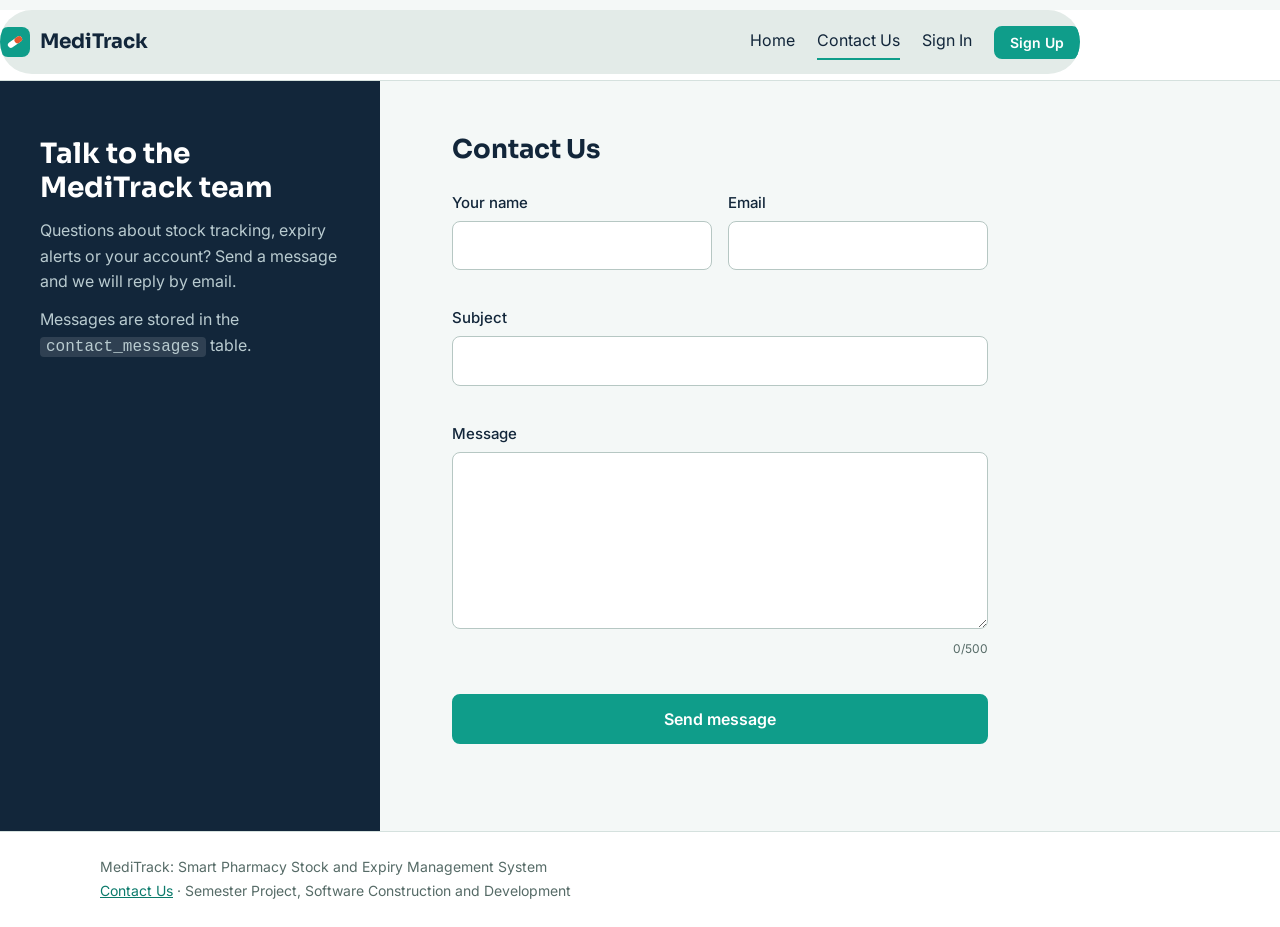
==== contact.html @ 9f32a917 "Add files via upload" ====
<!DOCTYPE html>
<html lang="en">
<head>
    <meta charset="UTF-8">
    <meta name="viewport" content="width=device-width, initial-scale=1">
    <title>Contact Us | MediTrack</title>
    <link rel="stylesheet" href="https://fonts.googleapis.com/css2?family=Inter:wght@400;500;600&family=Sora:wght@500;600;700&display=swap">
    <link rel="stylesheet" href="style.css">
</head>
<body>
<header class="site-header">
    <div class="wrap bar">
        <a class="brand" href="index.html" aria-label="MediTrack home">
            <svg width="30" height="30" viewBox="0 0 30 30" aria-hidden="true">
                <rect width="30" height="30" rx="8" fill="#0f9d8a"/>
                <rect x="7" y="12" width="16" height="6" rx="3" transform="rotate(-35 15 15)" fill="#fff"/>
                <rect x="15" y="12" width="8" height="6" rx="3" transform="rotate(-35 15 15)" fill="#e4572e"/>
            </svg>
            <span>MediTrack</span>
        </a>
        <nav class="nav" aria-label="Main">
            <a href="index.html">Home</a>
            <a href="contact.html" class="on">Contact Us</a>
            <a href="login.html">Sign In</a>
            <a href="register.html" class="btn btn-small">Sign Up</a>
        </nav>
    </div>
</header>
<main class="auth">
    <aside class="auth-side">
        <h1>Talk to the MediTrack team</h1>
        <p>Questions about stock tracking, expiry alerts or your account? Send a message and we will reply by email.</p>
        <p class="side-note">Messages are stored in the <code>contact_messages</code> table.</p>
    </aside>
    <section class="auth-main">
        <h2>Contact Us</h2>
        <p class="alert alert-ok" data-alert-ok role="status" hidden></p>
        <p class="alert alert-error" data-alert role="alert" hidden></p>
        <form data-form="contact" novalidate>
            <div class="field-row">
                <div class="field">
                    <label for="name">Your name</label>
                    <input type="text" id="name" name="name" maxlength="50" autocomplete="name">
                    <p class="field-error" data-error-for="name"></p>
                </div>
                <div class="field">
                    <label for="email">Email</label>
                    <input type="email" id="email" name="email" maxlength="100" autocomplete="email">
                    <p class="field-error" data-error-for="email"></p>
                </div>
            </div>

            <div class="field">
                <label for="subject">Subject</label>
                <input type="text" id="subject" name="subject" maxlength="100">
                <p class="field-error" data-error-for="subject"></p>
            </div>

            <div class="field">
                <label for="message">Message</label>
                <textarea id="message" name="message" rows="6" maxlength="500"></textarea>
                <p class="counter"><span id="msg-count">0</span>/500</p>
                <p class="field-error" data-error-for="message"></p>
            </div>

            <button type="submit" class="btn btn-block">Send message</button>
        </form>
    </section>
</main>
<footer class="site-footer">
    <div class="wrap foot">
        <p>MediTrack: Smart Pharmacy Stock and Expiry Management System</p>
        <p><a href="contact.html">Contact Us</a> &middot; Semester Project, Software Construction and Development</p>
    </div>
</footer>
<script src="validation.js"></script>
</body>
</html>
---- style.css ----
/* MediTrack: shared styles */
:root {
    --ink: #12263a;
    --teal: #0f9d8a;
    --teal-dark: #0b7a6b;
    --coral: #e4572e;
    --coral-dark: #b3391b;
    --paper: #f4f8f7;
    --white: #ffffff;
    --line: #d5e1de;
    --muted: #566b67;
    --radius: 10px;
}
* { box-sizing: border-box; }
html { -webkit-text-size-adjust: 100%; }
body {
    margin: 0;
    font-family: Inter, "Segoe UI", Arial, sans-serif;
    font-size: 16px;
    line-height: 1.6;
    color: var(--ink);
    background: var(--paper);
}
h1, h2, h3, dt, .brand { font-family: Sora, "Segoe UI", Arial, sans-serif; }
a { color: var(--teal-dark); }
a:focus-visible, button:focus-visible, input:focus-visible, select:focus-visible, textarea:focus-visible {
    outline: 3px solid rgba(15, 157, 138, .45);
    outline-offset: 2px;
}
.wrap { width: min(1080px, 100% - 40px); margin-inline: auto; }

/* ---------- header / footer ---------- */
.site-header { background: var(--white); border-bottom: 1px solid var(--line); position: sticky; top: 0; z-index: 10; }
.bar { display: flex; align-items: center; justify-content: space-between; gap: 16px; min-height: 64px; flex-wrap: wrap; }
.brand { display: inline-flex; align-items: center; gap: 10px; font-weight: 700; font-size: 20px; color: var(--ink); text-decoration: none; }
.nav { display: flex; align-items: center; gap: 22px; flex-wrap: wrap; }
.nav a:not(.btn) { color: var(--ink); text-decoration: none; padding: 4px 0; border-bottom: 2px solid transparent; }
.nav a:not(.btn):hover, .nav a.on { border-bottom-color: var(--teal); }
.who { color: var(--muted); font-size: 14px; }
.site-footer { background: var(--white); border-top: 1px solid var(--line); padding: 22px 0; color: var(--muted); font-size: 14px; }
.foot p { margin: 2px 0; }

/* ---------- buttons ---------- */
.btn {
    display: inline-block; background: var(--teal); color: var(--white); border: 2px solid var(--teal);
    padding: 11px 22px; border-radius: 8px; font: 600 15px Inter, Arial, sans-serif; text-decoration: none; cursor: pointer;
}
.btn:hover { background: var(--teal-dark); border-color: var(--teal-dark); }
.btn-line { background: transparent; color: var(--teal-dark); }
.btn-line:hover { background: var(--teal); color: var(--white); }
.btn-small { padding: 6px 14px; font-size: 14px; }
.btn-block { width: 100%; padding: 13px; font-size: 16px; }

/* ---------- home ---------- */
.hero { padding: 64px 0 56px; }
.hero-grid { display: grid; grid-template-columns: 1.1fr .9fr; gap: 48px; align-items: center; }
.hero h1 { font-size: clamp(2rem, 4.4vw, 3.1rem); line-height: 1.12; margin: 0 0 18px; letter-spacing: -.01em; }
.lead { font-size: 18px; color: var(--muted); max-width: 52ch; margin: 0 0 26px; }
.cta-row { display: flex; gap: 12px; flex-wrap: wrap; }
.welcome { font-size: 18px; margin: 0; }

.shelf { background: var(--white); border: 1px solid var(--line); border-radius: 14px; padding: 22px; box-shadow: 0 1px 0 rgba(18, 38, 58, .04); }
.shelf-title { display: flex; justify-content: space-between; align-items: baseline; gap: 12px; margin-bottom: 14px; flex-wrap: wrap; }
.shelf-title span { color: var(--muted); font-size: 14px; }
.batches { list-style: none; margin: 0; padding: 0; display: grid; gap: 10px; }
.batches li { border: 1px solid var(--line); border-radius: 10px; padding: 12px 14px; }
.batches li.soon { border-color: var(--coral); background: #fff6f2; }
.b-top { display: flex; align-items: center; gap: 12px; flex-wrap: wrap; }
.b-no { font-weight: 600; }
.b-qty { color: var(--muted); font-size: 14px; }
.b-tag { margin-left: auto; background: var(--coral); color: var(--white); font-size: 12px; font-weight: 600; padding: 2px 10px; border-radius: 999px; }
.bar { height: 8px; background: #e3ebe8; border-radius: 99px; margin: 10px 0 6px; overflow: hidden; }
.bar i { display: block; height: 100%; background: var(--teal); border-radius: 99px; }
.soon .bar i { background: var(--coral); }
.batches p { margin: 0; font-size: 13px; color: var(--muted); }

.features { padding: 24px 0 64px; }
.features h2, .roles h2 { font-size: 26px; margin: 0 0 24px; }
.feature-list { display: grid; grid-template-columns: repeat(3, 1fr); gap: 32px; margin: 0; }
.feature-list div { border-top: 3px solid var(--teal); padding-top: 14px; }
.feature-list dt { font-size: 18px; font-weight: 600; margin-bottom: 6px; }
.feature-list dd { margin: 0; color: var(--muted); }

.roles { background: var(--ink); color: var(--white); padding: 52px 0; }
.role-row { list-style: none; margin: 0; padding: 0; display: grid; grid-template-columns: repeat(4, 1fr); gap: 28px; }
.role-row strong { display: block; font-family: Sora, Arial, sans-serif; margin-bottom: 4px; }
.role-row span { color: #b9cbd0; font-size: 15px; }

/* ---------- auth + contact pages ---------- */
.auth { display: grid; grid-template-columns: 380px 1fr; min-height: calc(100vh - 150px); }
.auth-side { background: var(--ink); color: var(--white); padding: 56px 40px; }
.auth-side h1 { font-size: 28px; line-height: 1.2; margin: 0 0 14px; }
.auth-side p { color: #b9cbd0; margin: 0 0 12px; }
.side-note code { background: rgba(255, 255, 255, .12); padding: 1px 6px; border-radius: 4px; }
.auth-main { padding: 48px clamp(20px, 6vw, 72px); max-width: 680px; width: 100%; }
.auth-main h2 { font-size: 26px; margin: 0 0 20px; }

.field { margin-bottom: 14px; }
.field-row { display: grid; grid-template-columns: 1fr 1fr; gap: 16px; }
label { display: block; font-weight: 500; margin-bottom: 6px; font-size: 15px; }
input[type=text], input[type=email], input[type=password], select, textarea {
    width: 100%; padding: 11px 12px; font: inherit; color: var(--ink); background: var(--white);
    border: 1px solid #b6c7c3; border-radius: 8px;
}
input:focus, select:focus, textarea:focus { border-color: var(--teal); }
input.invalid, select.invalid, textarea.invalid { border-color: var(--coral); background: #fffaf8; }
textarea { resize: vertical; min-height: 130px; }
.field-error { color: var(--coral-dark); font-size: 13px; margin: 4px 0 0; min-height: 18px; }
.counter { text-align: right; font-size: 12px; color: var(--muted); margin: 2px 0 0; }
.pw { position: relative; }
.pw input { padding-right: 64px; }
.pw-toggle {
    position: absolute; right: 6px; top: 50%; transform: translateY(-50%); background: none; border: 0;
    color: var(--teal-dark); font: 600 13px Inter, Arial, sans-serif; padding: 6px 8px; cursor: pointer;
}
.pw-rules { list-style: none; display: flex; flex-wrap: wrap; gap: 4px 14px; margin: 8px 0 0; padding: 0; font-size: 13px; color: var(--muted); }
.pw-rules li::before { content: "\25CB\00a0"; }
.pw-rules li.ok { color: var(--teal-dark); }
.pw-rules li.ok::before { content: "\2713\00a0"; }
.check label { display: flex; gap: 10px; align-items: flex-start; font-weight: 400; }
.check input { margin-top: 5px; }
.switch { text-align: center; color: var(--muted); margin: 16px 0 0; }
.alert { border-radius: 8px; padding: 11px 14px; margin: 0 0 16px; font-size: 15px; }
.alert-error { background: #fdece6; color: var(--coral-dark); border: 1px solid #f3c2b3; }
.alert-ok { background: #e3f5f1; color: var(--teal-dark); border: 1px solid #b4e0d8; }

/* ---------- small screens ---------- */
@media (max-width: 860px) {
    .hero-grid, .auth, .feature-list { grid-template-columns: 1fr; }
    .role-row { grid-template-columns: 1fr 1fr; }
    .auth-side { padding: 32px 20px; }
    .hero { padding-top: 40px; }
}
@media (max-width: 520px) {
    .field-row, .role-row { grid-template-columns: 1fr; }
}

/* ---------- additions for the Node version ---------- */
[hidden] { display: none !important; }
.w17 { width: 17%; }
.w66 { width: 66%; }
.w100 { width: 100%; }
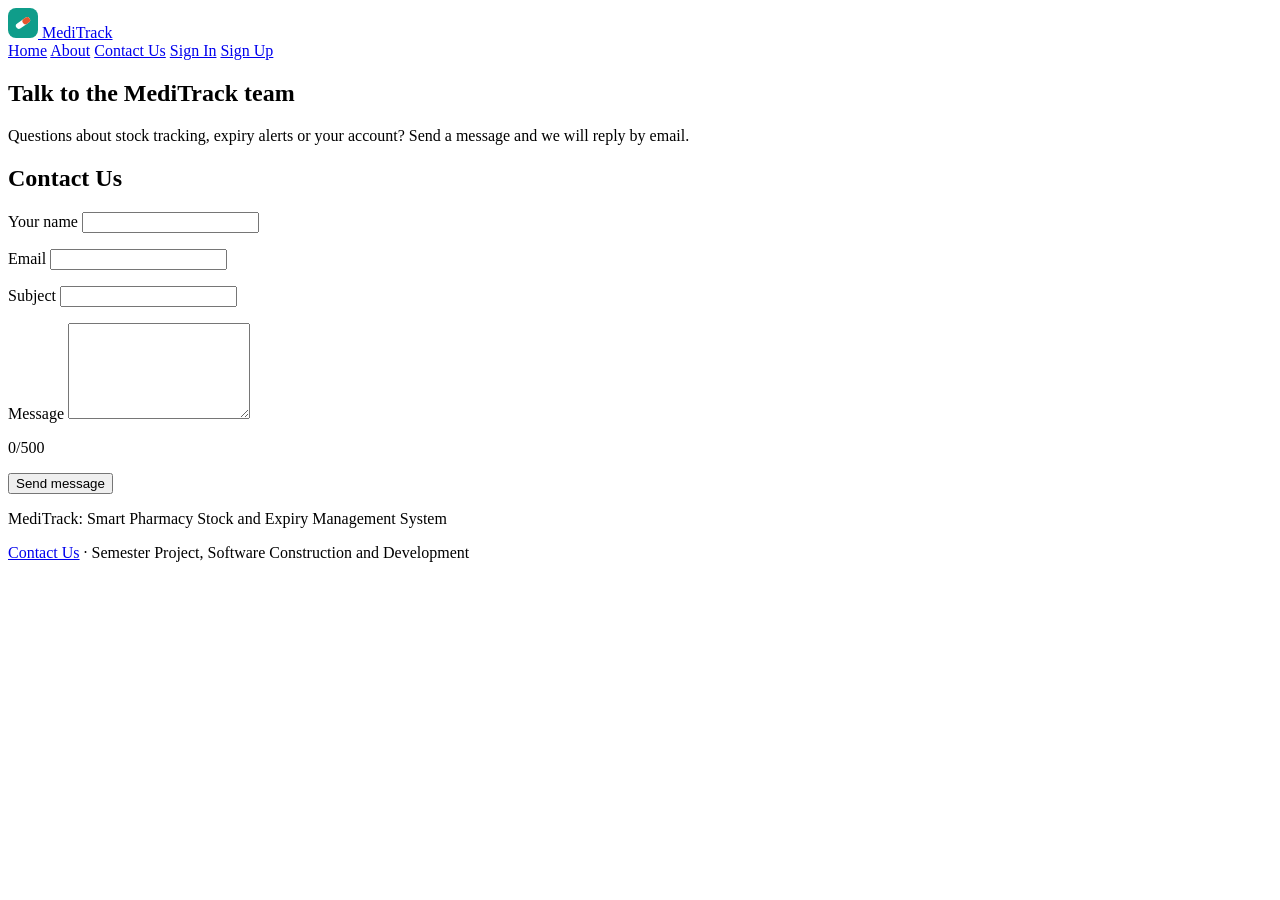
==== commit 173566f9: "Add files via upload" ====
--- a/contact.html
+++ b/contact.html
@@ -5,7 +5,8 @@
     <meta name="viewport" content="width=device-width, initial-scale=1">
     <title>Contact Us | MediTrack</title>
     <link rel="stylesheet" href="https://fonts.googleapis.com/css2?family=Inter:wght@400;500;600&family=Sora:wght@500;600;700&display=swap">
-    <link rel="stylesheet" href="style.css">
+    <link rel="stylesheet" href="css/base.css">
+    <link rel="stylesheet" href="css/contact.css">
 </head>
 <body>
 <header class="site-header">
@@ -20,9 +21,10 @@
         </a>
         <nav class="nav" aria-label="Main">
             <a href="index.html">Home</a>
+            <a href="about.html">About</a>
             <a href="contact.html" class="on">Contact Us</a>
             <a href="login.html">Sign In</a>
-            <a href="register.html" class="btn btn-small">Sign Up</a>
+            <a href="register.html">Sign Up</a>
         </nav>
     </div>
 </header>
@@ -30,7 +32,6 @@
     <aside class="auth-side">
         <h1>Talk to the MediTrack team</h1>
         <p>Questions about stock tracking, expiry alerts or your account? Send a message and we will reply by email.</p>
-        <p class="side-note">Messages are stored in the <code>contact_messages</code> table.</p>
     </aside>
     <section class="auth-main">
         <h2>Contact Us</h2>
@@ -73,6 +74,7 @@
         <p><a href="contact.html">Contact Us</a> &middot; Semester Project, Software Construction and Development</p>
     </div>
 </footer>
-<script src="validation.js"></script>
+<script src="js/ui.js"></script>
+<script src="js/contact.js"></script>
 </body>
 </html>
